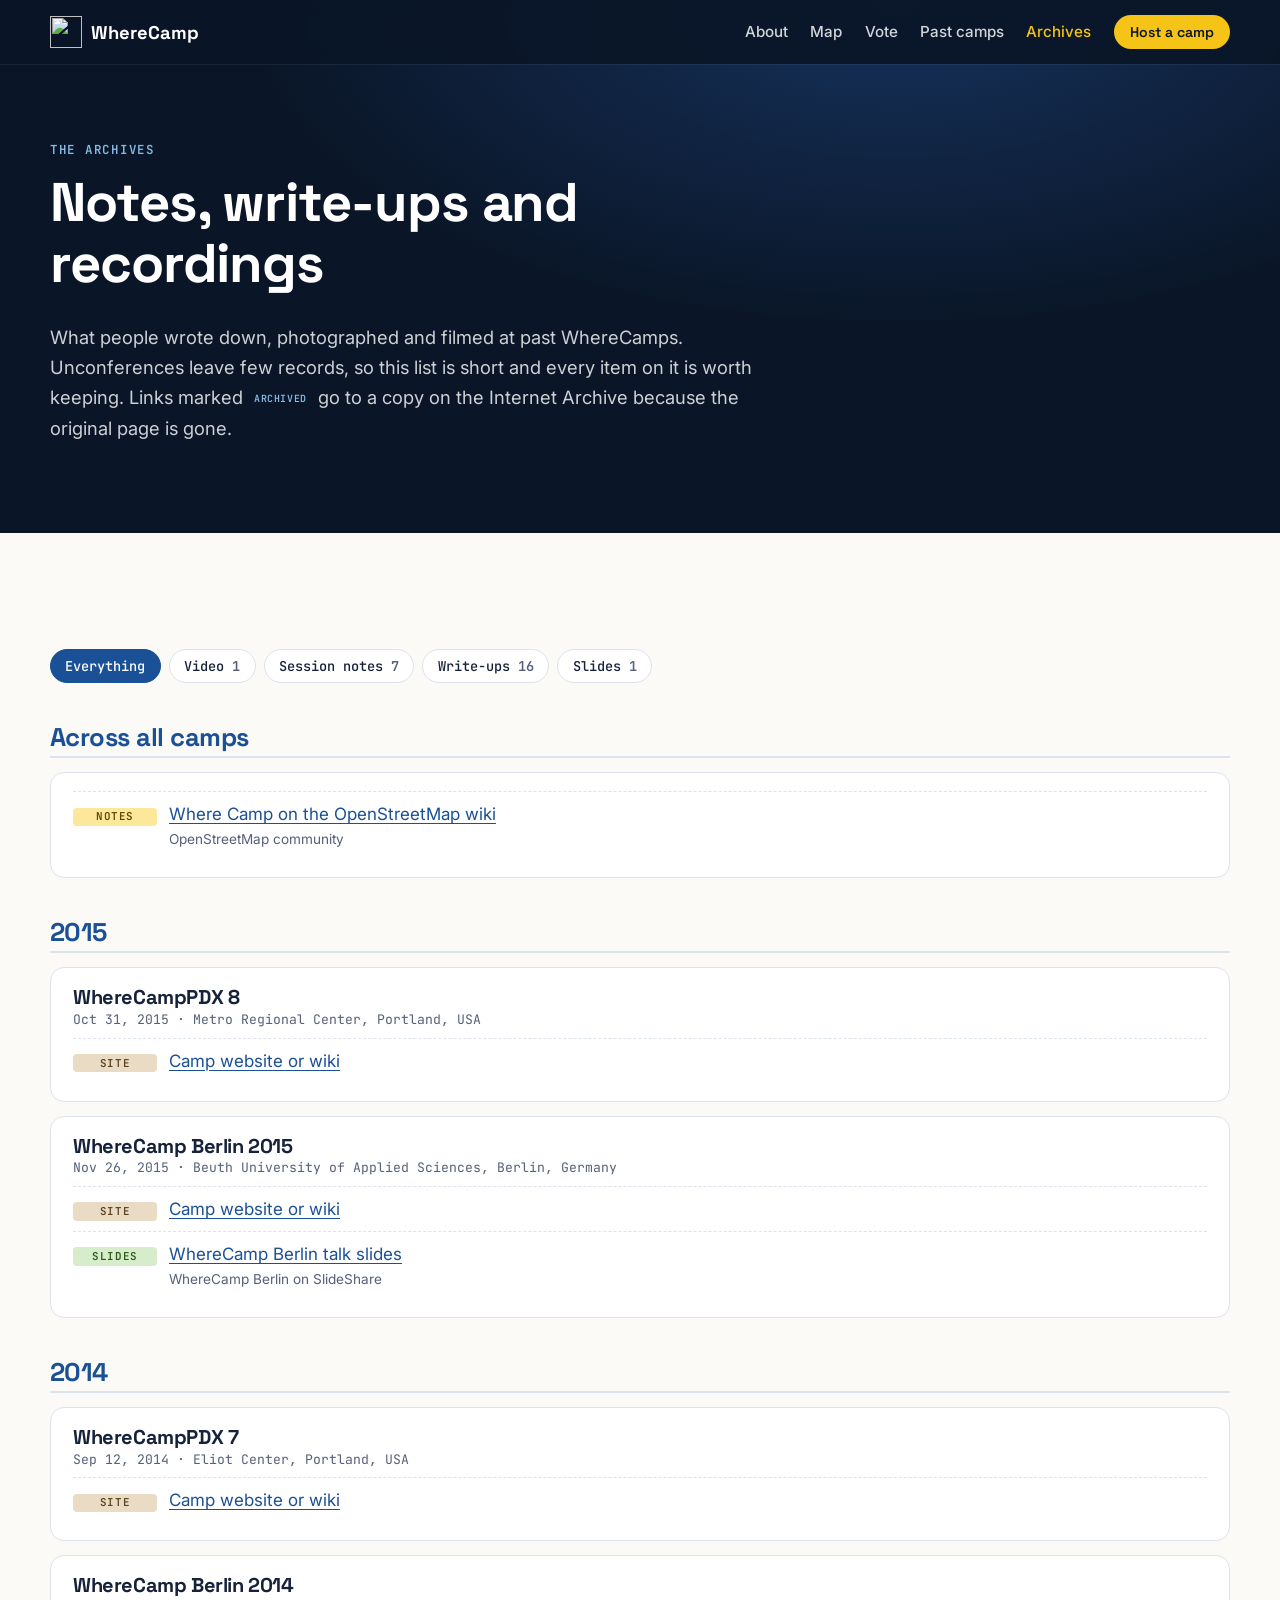
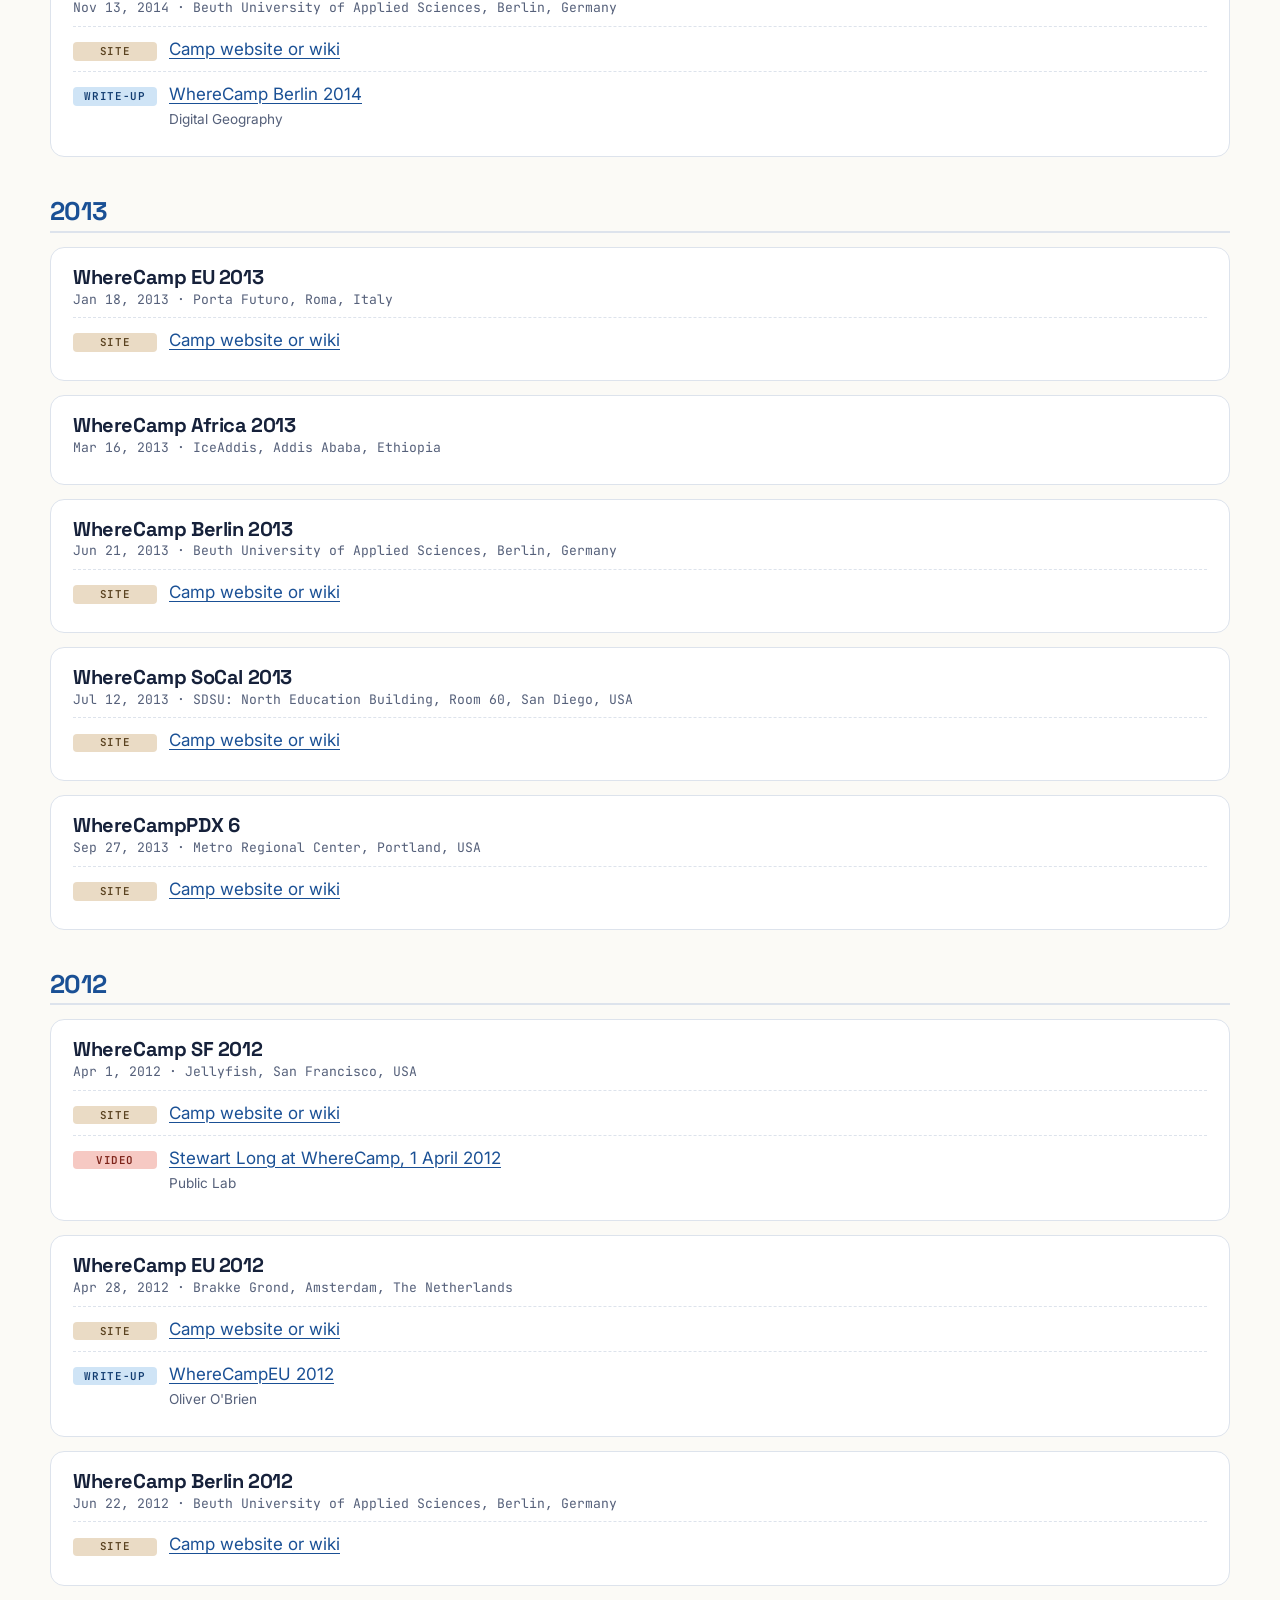
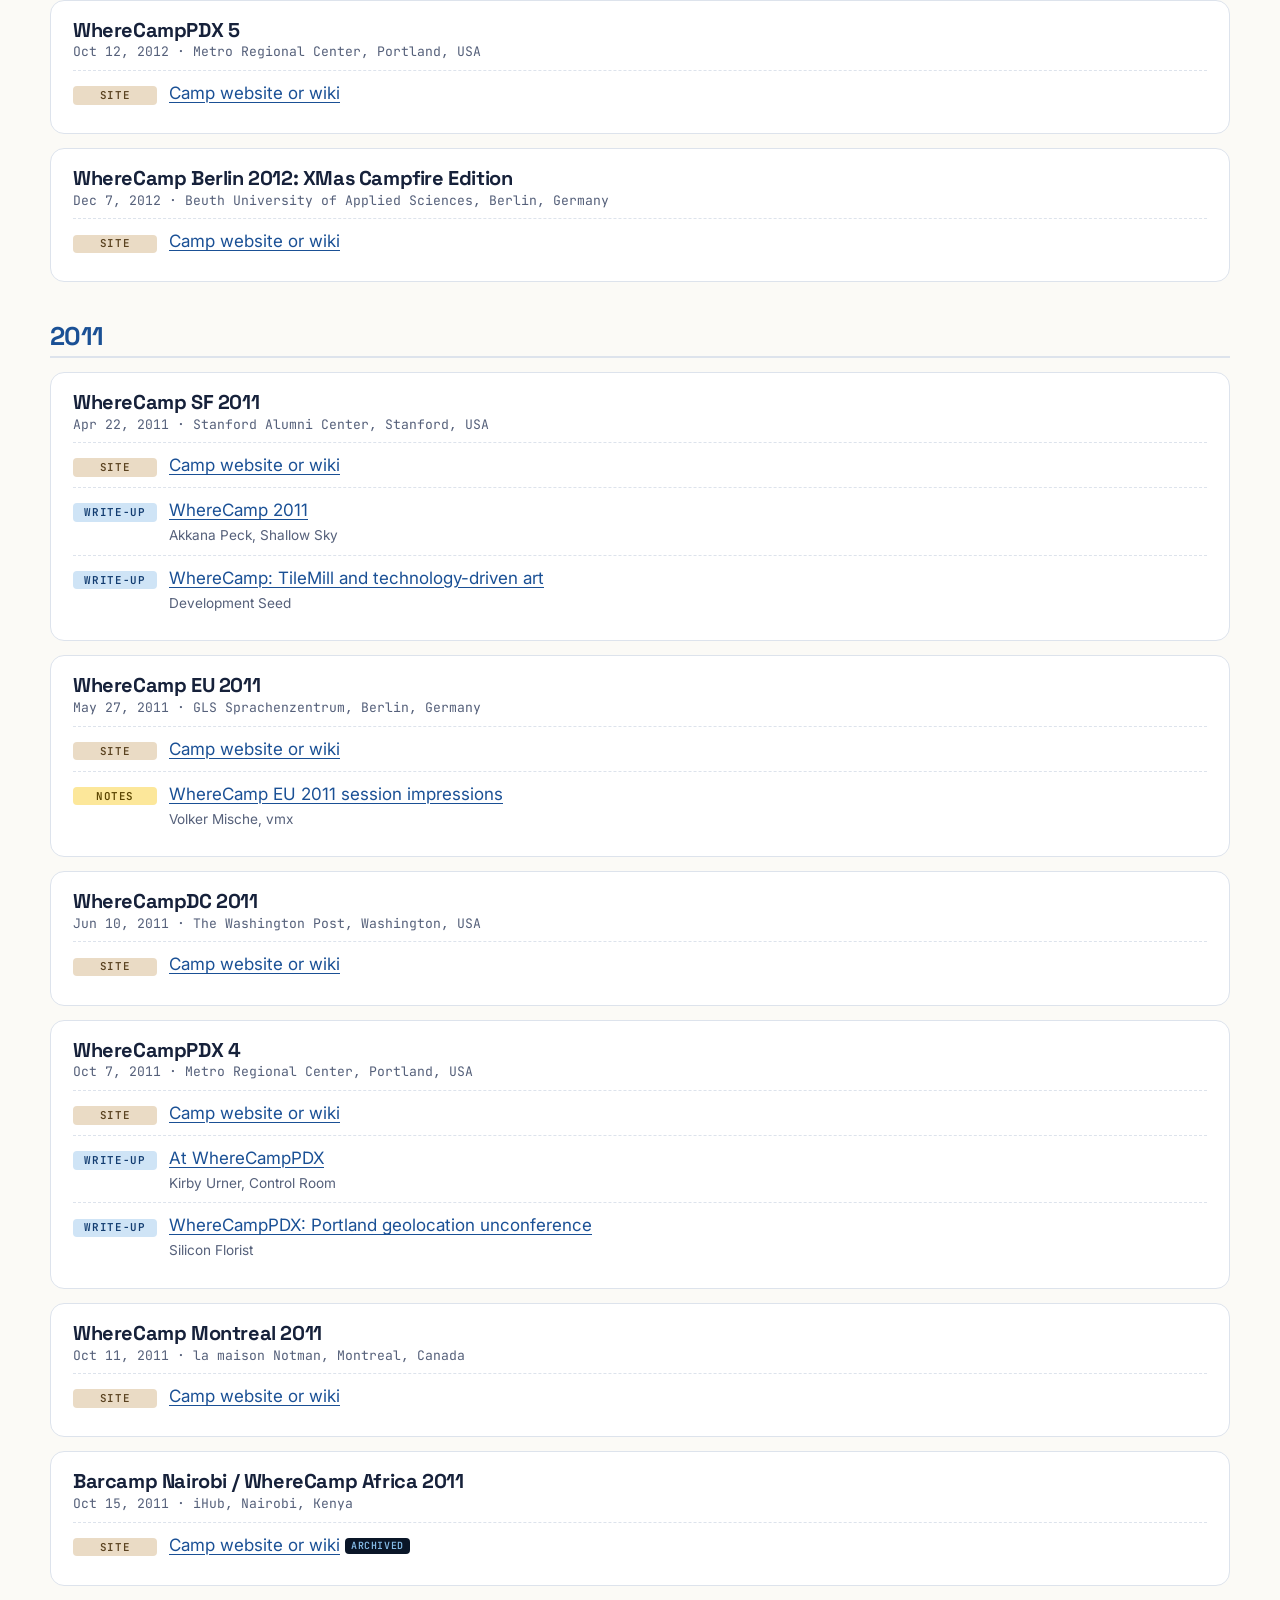
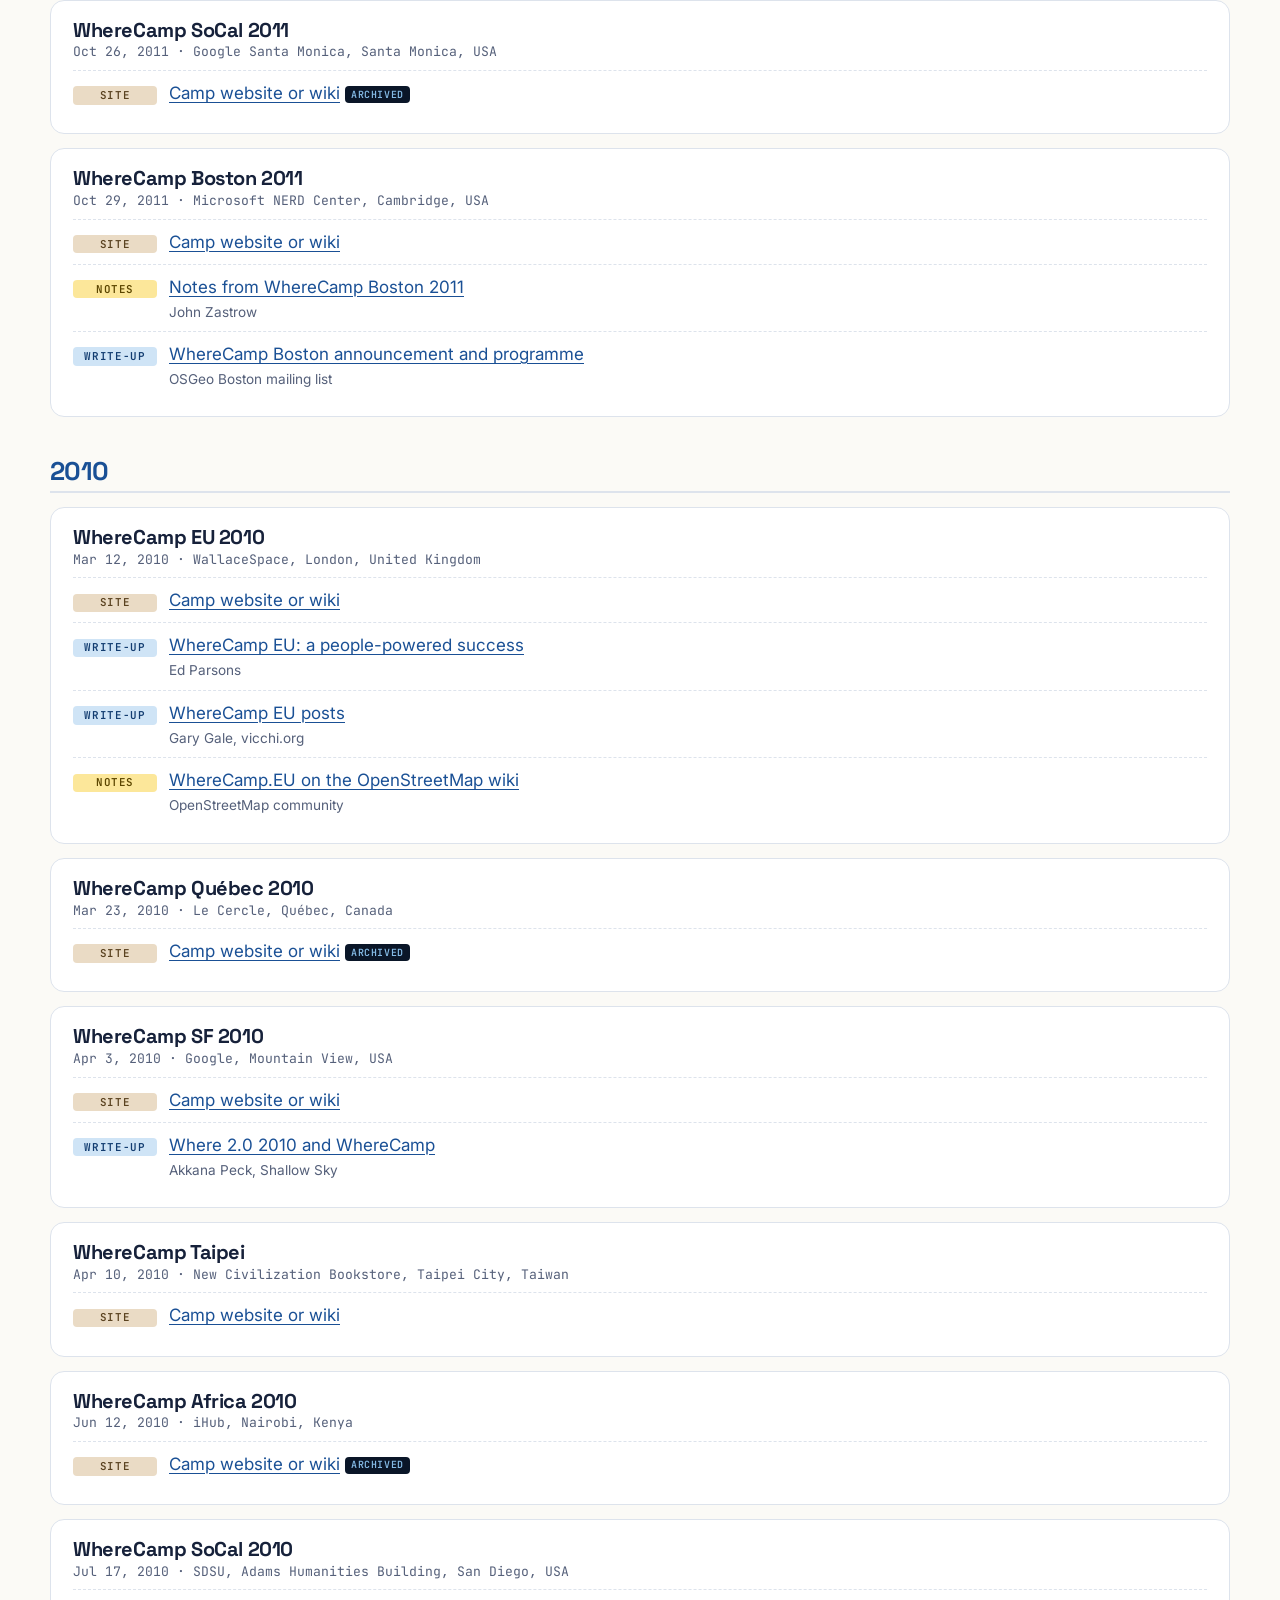
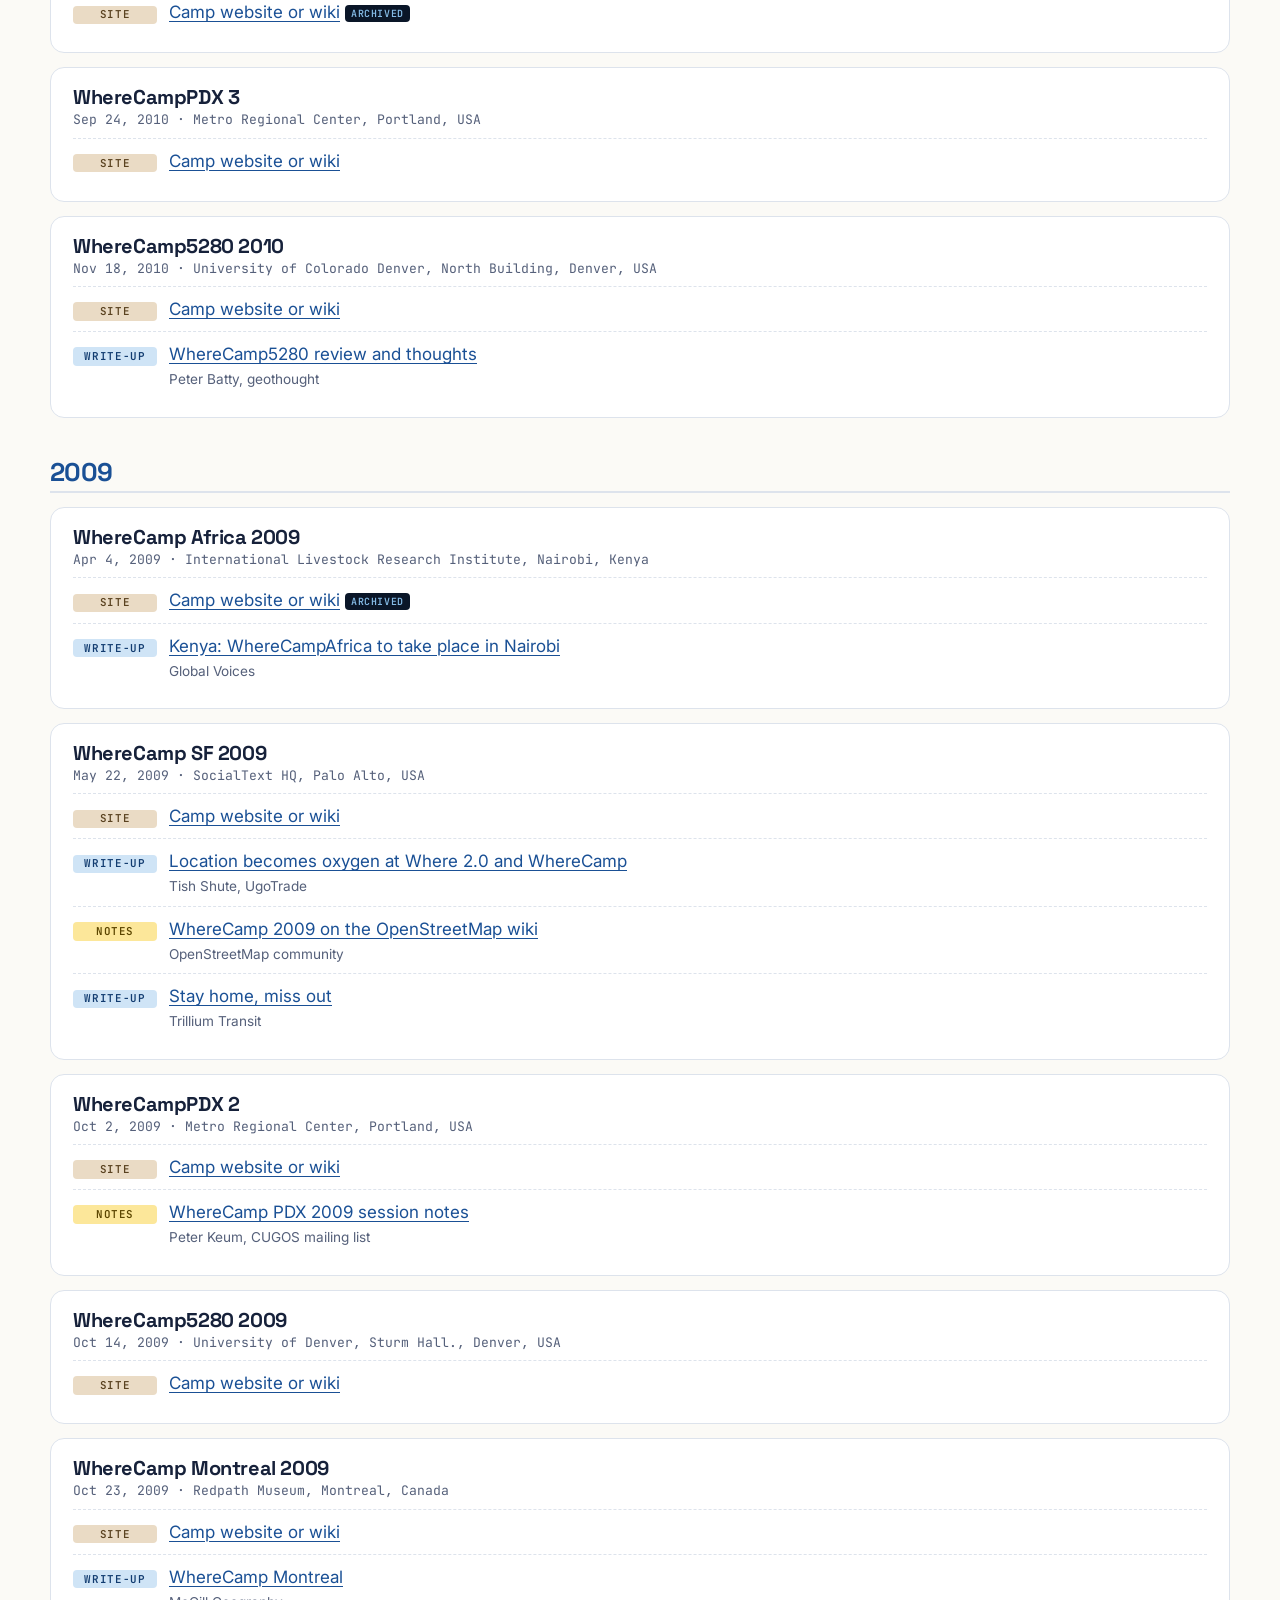
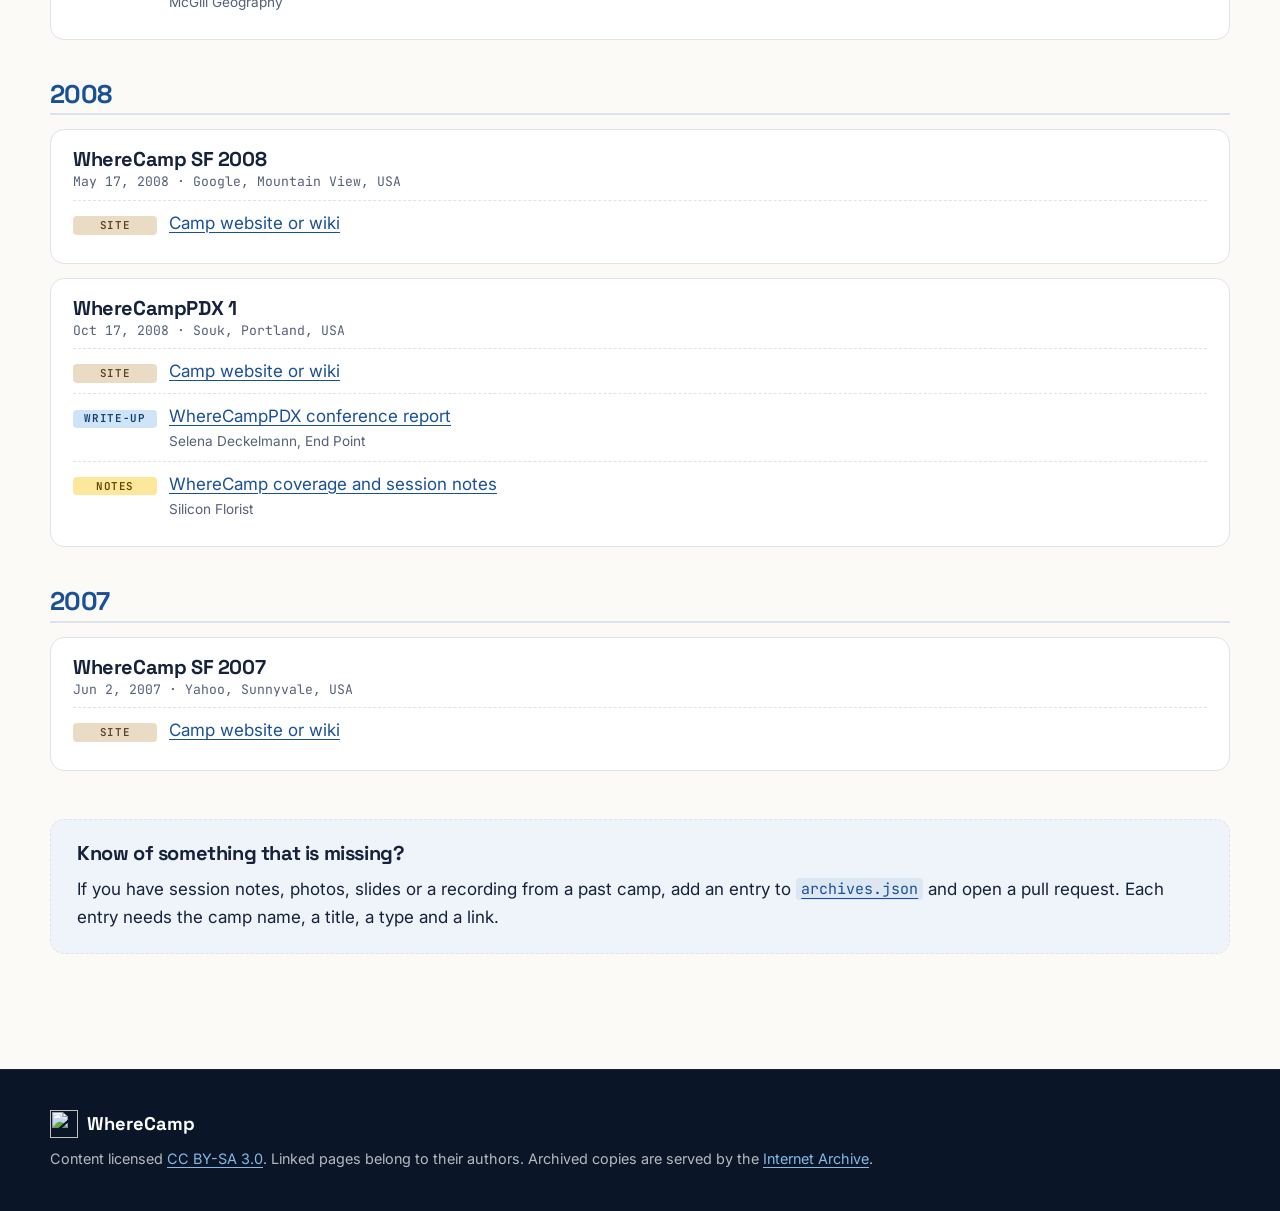
==== archives.html @ 4a5c7744 "Add archives page with notes, write-ups, slides and video Co-Authored-By: Claude Fable 5.2 <noreply@" ====
<!doctype html>
<html lang="en">
<head>
  <meta charset="utf-8">
  <meta name="viewport" content="width=device-width, initial-scale=1">
  <title>WhereCamp Archives</title>
  <meta name="description" content="Session notes, write-ups, slides and video from WhereCamps held between 2007 and 2015.">
  <meta name="theme-color" content="#0A1628">
  <link rel="icon" type="image/svg+xml" href="wherecamplogo.svg">
  <link rel="preconnect" href="https://fonts.googleapis.com">
  <link rel="preconnect" href="https://fonts.gstatic.com" crossorigin>
  <link href="https://fonts.googleapis.com/css2?family=Inter:wght@400;500;600&family=JetBrains+Mono:wght@400;600&family=Space+Grotesk:wght@500;600;700&display=swap" rel="stylesheet">
  <link rel="stylesheet" href="styles.css">
</head>
<body>
  <a class="skip" href="#main">Skip to content</a>

  <header class="nav scrolled" id="top-nav">
    <div class="nav__inner">
      <a class="brand" href="./" aria-label="WhereCamp home">
        <img src="wherecamplogo.svg" alt="" width="32" height="32">
        <span>WhereCamp</span>
      </a>
      <button class="nav__toggle" aria-expanded="false" aria-controls="nav-links">
        <span class="visually-hidden">Menu</span><span aria-hidden="true">☰</span>
      </button>
      <nav id="nav-links" class="nav__links" aria-label="Sections">
        <a href="./#about">About</a>
        <a href="./#map">Map</a>
        <a href="./#proposals">Vote</a>
        <a href="./#camps">Past camps</a>
        <a href="archives.html" class="active" aria-current="page">Archives</a>
        <a class="btn btn--small btn--yellow" href="./#host">Host a camp</a>
      </nav>
    </div>
  </header>

  <main id="main">
    <section class="page-head">
      <div class="wrap">
        <p class="eyebrow">The archives</p>
        <h1>Notes, write-ups and recordings</h1>
        <p class="lede">What people wrote down, photographed and filmed at past WhereCamps. Unconferences leave few records, so this list is short and every item on it is worth keeping. Links marked <span class="tag tag--archive">archived</span> go to a copy on the Internet Archive because the original page is gone.</p>
      </div>
    </section>

    <section class="section section--light">
      <div class="wrap">
        <div class="filters" id="filters" role="group" aria-label="Filter by type"></div>
        <div id="archive-list" aria-live="polite">
          <noscript><p>Turn on JavaScript to see the archive, or browse <a href="archives.json">archives.json</a> and <a href="wherecamps.geojson">wherecamps.geojson</a> directly.</p></noscript>
        </div>
        <aside class="add-note">
          <h3>Know of something that is missing?</h3>
          <p>If you have session notes, photos, slides or a recording from a past camp, add an entry to <a href="https://github.com/wherecamp/wherecamp/blob/master/archives.json" target="_blank" rel="noopener"><code>archives.json</code></a> and open a pull request. Each entry needs the camp name, a title, a type and a link.</p>
        </aside>
      </div>
    </section>
  </main>

  <footer class="footer">
    <div class="wrap footer__inner">
      <div class="brand"><img src="wherecamplogo.svg" alt="" width="28" height="28"><span>WhereCamp</span></div>
      <p>Content licensed <a href="https://creativecommons.org/licenses/by-sa/3.0/" rel="license noopener" target="_blank">CC BY-SA 3.0</a>. Linked pages belong to their authors. Archived copies are served by the <a href="https://web.archive.org/" target="_blank" rel="noopener">Internet Archive</a>.</p>
    </div>
  </footer>

  <script src="archives.js"></script>
</body>
</html>
---- styles.css ----
/* WhereCamp: design tokens drawn from the logo palette */
:root {
  --navy: #1A5095;
  --sky: #84BAE5;
  --yellow: #F6C416;
  --coral: #DD6052;
  --green: #91C77C;
  --tan: #A17F4F;
  --deep: #0A1628;
  --deep-2: #12233D;
  --ink: #16213A;
  --muted: #55607A;
  --paper: #FBFAF6;
  --tint: #EEF4FA;
  --line: #DDE3EC;

  --font-head: "Space Grotesk", system-ui, sans-serif;
  --font-body: "Inter", system-ui, sans-serif;
  --font-mono: "JetBrains Mono", ui-monospace, "SFMono-Regular", Menlo, monospace;

  --radius: 14px;
  --nav-h: 64px;
  --wrap: 1180px;
  --shadow: 0 1px 2px rgb(10 22 40 / .06), 0 8px 24px rgb(10 22 40 / .08);
}

*, *::before, *::after { box-sizing: border-box; }
html { scroll-behavior: smooth; scroll-padding-top: var(--nav-h); }
body {
  margin: 0;
  font: 400 1.0625rem/1.65 var(--font-body);
  color: var(--ink);
  background: var(--paper);
  -webkit-font-smoothing: antialiased;
}
img { max-width: 100%; display: block; }
a { color: var(--navy); text-underline-offset: 3px; }
a:hover { color: var(--coral); }
code { font-family: var(--font-mono); font-size: .88em; background: rgb(26 80 149 / .08); padding: .1em .35em; border-radius: 4px; }
h1, h2, h3 { font-family: var(--font-head); line-height: 1.12; letter-spacing: -.02em; margin: 0 0 .5em; }
h2 { font-size: clamp(1.9rem, 3.6vw, 2.8rem); max-width: 22ch; }
h3 { font-size: 1.25rem; }
em { font-style: normal; color: var(--navy); }
:focus-visible { outline: 3px solid var(--yellow); outline-offset: 2px; border-radius: 4px; }

.wrap { width: min(var(--wrap), 100% - 32px); margin-inline: auto; }
.visually-hidden { position: absolute !important; width: 1px; height: 1px; overflow: hidden; clip: rect(0 0 0 0); white-space: nowrap; }
.skip { position: absolute; left: -999px; top: 8px; z-index: 100; background: var(--yellow); color: var(--deep); padding: 8px 14px; border-radius: 8px; }
.skip:focus { left: 8px; }
.small { font-size: .92rem; }
.lede { font-size: 1.15rem; color: var(--muted); max-width: 62ch; }

.eyebrow {
  font: 600 .78rem/1 var(--font-mono);
  text-transform: uppercase; letter-spacing: .14em;
  color: var(--sky); margin: 0 0 1rem;
}
.eyebrow--dark { color: var(--navy); }

/* Buttons */
.btn {
  display: inline-flex; align-items: center; gap: .4em;
  font: 600 1rem/1 var(--font-head);
  padding: .85em 1.3em; border-radius: 999px;
  background: var(--navy); color: #fff; text-decoration: none;
  border: 2px solid transparent; cursor: pointer;
  transition: transform .15s ease, background .15s ease, color .15s ease;
}
.btn:hover { transform: translateY(-1px); color: #fff; background: #154379; }
.btn--yellow { background: var(--yellow); color: var(--deep); }
.btn--yellow:hover { background: #ffd43a; color: var(--deep); }
.btn--ghost { background: transparent; color: #fff; border-color: rgb(255 255 255 / .45); }
.btn--ghost:hover { background: rgb(255 255 255 / .1); border-color: #fff; }
.btn--small { font-size: .88rem; padding: .6em 1em; }

/* Nav */
.nav {
  position: fixed; inset: 0 0 auto; z-index: 50; height: var(--nav-h);
  transition: background .25s ease, box-shadow .25s ease;
}
.nav.scrolled { background: rgb(10 22 40 / .92); backdrop-filter: blur(10px); box-shadow: 0 1px 0 rgb(255 255 255 / .06); }
.nav__inner { height: 100%; display: flex; align-items: center; justify-content: space-between; width: min(var(--wrap), 100% - 32px); margin-inline: auto; }
.brand { display: inline-flex; align-items: center; gap: .55rem; color: #fff; text-decoration: none; font: 700 1.15rem var(--font-head); }
.brand:hover { color: #fff; }
.nav__links { display: flex; align-items: center; gap: 1.4rem; }
.nav__links a:not(.btn) { color: rgb(255 255 255 / .82); text-decoration: none; font-weight: 500; font-size: .95rem; }
.nav__links a:not(.btn):hover, .nav__links a.active { color: var(--yellow); }
.nav__toggle { display: none; background: none; border: 0; color: #fff; font-size: 1.5rem; cursor: pointer; padding: 8px; }

@media (max-width: 820px) {
  .nav__toggle { display: block; }
  .nav__links {
    position: absolute; top: var(--nav-h); left: 0; right: 0;
    flex-direction: column; align-items: stretch; gap: 0;
    background: var(--deep); padding: 8px 16px 16px;
    display: none;
  }
  .nav__links.open { display: flex; }
  .nav__links a:not(.btn) { padding: 12px 4px; border-bottom: 1px solid rgb(255 255 255 / .08); }
  .nav__links .btn { margin-top: 12px; justify-content: center; }
  .nav { background: rgb(10 22 40 / .92); }
}

/* Hero */
.hero {
  position: relative; min-height: 100svh;
  display: grid; place-items: center;
  background: radial-gradient(1200px 600px at 70% 20%, #16325c 0%, var(--deep) 60%);
  color: #fff; overflow: hidden; text-align: center;
  padding: calc(var(--nav-h) + 40px) 16px 80px;
}
.hero__grid { position: absolute; inset: 0; width: 100%; height: 100%; }
.hero__content { position: relative; max-width: 860px; }
.hero__logo { margin: 0 auto 1.5rem; filter: drop-shadow(0 8px 30px rgb(132 186 229 / .35)); }
.hero h1 { font-size: clamp(2.5rem, 7vw, 5rem); margin-bottom: .35em; }
.hero h1 em { color: var(--yellow); }
.hero__lede { font-size: clamp(1.05rem, 2vw, 1.3rem); color: rgb(255 255 255 / .82); max-width: 60ch; margin: 0 auto 2rem; }
.hero__ctas { display: flex; flex-wrap: wrap; gap: .8rem; justify-content: center; }
.coords {
  margin: 2.5rem auto 0; display: inline-flex; flex-wrap: wrap; gap: .5rem .8rem; justify-content: center; align-items: center;
  font: 400 .9rem var(--font-mono); color: var(--sky);
  border: 1px solid rgb(132 186 229 / .3); border-radius: 999px; padding: .5rem 1.1rem;
  background: rgb(10 22 40 / .5);
}
.coords__label { color: rgb(255 255 255 / .55); }
.coords output { color: #fff; min-width: 20ch; }
.coords__place { color: var(--coral); font-weight: 600; }
.coords__place.away { color: var(--green); }
.hero__scroll { position: absolute; bottom: 24px; left: 50%; translate: -50% 0; color: rgb(255 255 255 / .6); text-decoration: none; font-size: 1.5rem; animation: bob 2s ease-in-out infinite; }
@keyframes bob { 50% { transform: translateY(6px); } }

/* Sections */
.section { padding: clamp(64px, 9vw, 120px) 0; position: relative; }
.section--light { background: var(--paper); }
.section--tint { background: var(--tint); }
.section--dark { background: var(--deep); color: #fff; }
.section--dark h2, .section--dark h3 { color: #fff; }
.section--dark em { color: var(--yellow); }
.section--dark .lede { color: rgb(255 255 255 / .75); }
.section--dark a:not(.btn) { color: var(--sky); }
.section--dark a:not(.btn):hover { color: var(--yellow); }
.topo { background-image: url("data:image/svg+xml,%3Csvg xmlns='http://www.w3.org/2000/svg' width='600' height='600' viewBox='0 0 600 600' fill='none' stroke='%231A5095' stroke-opacity='.07'%3E%3Cellipse cx='480' cy='120' rx='60' ry='40'/%3E%3Cellipse cx='480' cy='120' rx='110' ry='75'/%3E%3Cellipse cx='480' cy='120' rx='165' ry='115'/%3E%3Cellipse cx='480' cy='120' rx='225' ry='160'/%3E%3Cellipse cx='480' cy='120' rx='290' ry='210'/%3E%3Cellipse cx='90' cy='520' rx='50' ry='35'/%3E%3Cellipse cx='90' cy='520' rx='100' ry='70'/%3E%3Cellipse cx='90' cy='520' rx='160' ry='110'/%3E%3C/svg%3E"); background-repeat: repeat; }

.two-col { display: grid; grid-template-columns: 1.15fr 1fr; gap: clamp(32px, 6vw, 80px); align-items: start; }
.two-col > * { min-width: 0; }
@media (max-width: 900px) { .two-col { grid-template-columns: 1fr; } }

.topics { list-style: none; padding: 0; margin: 1.5rem 0 0; display: flex; flex-wrap: wrap; gap: .5rem; }
.topics li { font: 500 .85rem var(--font-mono); padding: .35rem .8rem; border-radius: 999px; background: #fff; border: 1px solid var(--line); }

/* Session board */
.board { background: #fff; border-radius: var(--radius); box-shadow: var(--shadow); padding: 18px; border: 1px solid var(--line); transform: rotate(.6deg); }
.board__head, .board__row { display: grid; grid-template-columns: 48px repeat(3, 1fr); gap: 10px; }
.board__head { font: 600 .75rem var(--font-mono); text-transform: uppercase; letter-spacing: .08em; color: var(--muted); margin-bottom: 10px; }
.board__head span:first-child { grid-column: 2; }
.board__row { margin-bottom: 10px; align-items: stretch; }
.board__row .t { font: 400 .75rem var(--font-mono); color: var(--muted); padding-top: 8px; }
.note { font: 500 .82rem/1.3 var(--font-head); padding: 10px; border-radius: 4px; min-height: 64px; box-shadow: 0 2px 4px rgb(0 0 0 / .08); }
.n1 { background: #FCE79A; transform: rotate(-1.5deg); }
.n2 { background: #CFE4F6; transform: rotate(1deg); }
.n3 { background: #D6ECCB; transform: rotate(-.5deg); }
.n4 { background: #F6C9C3; transform: rotate(1.4deg); }
.n5 { background: #EADBC5; transform: rotate(-1deg); }
.note.empty { background: transparent; border: 2px dashed var(--line); color: var(--muted); box-shadow: none; font-weight: 400; }

.stats { display: grid; grid-template-columns: repeat(4, 1fr); gap: 16px; margin-top: clamp(48px, 7vw, 80px); }
.stats div { background: #fff; border: 1px solid var(--line); border-radius: var(--radius); padding: 22px; text-align: center; }
.stats strong { display: block; font: 700 clamp(2rem, 4vw, 2.8rem)/1 var(--font-head); color: var(--navy); }
.stats span { font: 500 .8rem var(--font-mono); text-transform: uppercase; letter-spacing: .1em; color: var(--muted); }
@media (max-width: 640px) { .stats { grid-template-columns: repeat(2, 1fr); } }

/* Map */
.map-shell { margin-top: 32px; }
#map-canvas {
  height: min(68vh, 620px); min-height: 380px; border-radius: var(--radius); overflow: hidden;
  background: var(--deep-2); border: 1px solid rgb(255 255 255 / .1);
  cursor: crosshair;
}
#map-canvas .maplibregl-canvas-container.maplibregl-interactive { cursor: crosshair; }
.map-legend { display: flex; flex-wrap: wrap; gap: .6rem 1.4rem; margin-top: 14px; font: 400 .85rem var(--font-mono); color: rgb(255 255 255 / .75); }
.map-legend span { display: inline-flex; align-items: center; gap: .45rem; }
.dot { width: 12px; height: 12px; border-radius: 50%; display: inline-block; border: 2px solid #fff; }
.dot--past { background: var(--navy); }
.dot--upcoming { background: var(--green); }
.dot--proposed { background: var(--yellow); }
.dot--null { background: var(--coral); box-shadow: 0 0 0 3px rgb(221 96 82 / .35); }
.map-actions { display: flex; flex-wrap: wrap; gap: .6rem; margin-top: 14px; }
.map-fallback { color: var(--yellow); }

/* Null Island DOM marker */
.null-marker { width: 22px; height: 22px; position: relative; cursor: pointer; border: 0; padding: 0; background: none; }
.null-marker::before, .null-marker::after { content: ""; position: absolute; inset: 0; border-radius: 50%; }
.null-marker::before { background: var(--coral); border: 3px solid #fff; box-shadow: 0 2px 8px rgb(0 0 0 / .35); }
.null-marker::after { border: 2px solid var(--coral); animation: ping 2s ease-out infinite; }
@keyframes ping { from { transform: scale(1); opacity: .9; } to { transform: scale(3.2); opacity: 0; } }

/* Popups */
.maplibregl-popup-content { font: 400 .92rem/1.5 var(--font-body); color: var(--ink); border-radius: 12px; padding: 16px 18px 14px; box-shadow: var(--shadow); max-width: 320px; }
.maplibregl-popup-content h4 { font: 700 1.05rem/1.2 var(--font-head); margin: 0 0 .35rem; }
.maplibregl-popup-content p { margin: .3rem 0; }
.maplibregl-popup-content ul { margin: .4rem 0 0; padding: 0; list-style: none; max-height: 200px; overflow: auto; }
.maplibregl-popup-content li { padding: .3rem 0; border-top: 1px solid var(--line); font-size: .86rem; }
.maplibregl-popup-content .meta { font: 400 .78rem var(--font-mono); color: var(--muted); }
.maplibregl-popup-content .pbtn { display: inline-block; margin-top: .6rem; background: var(--yellow); color: var(--deep); font: 600 .88rem var(--font-head); padding: .5em .9em; border-radius: 999px; text-decoration: none; }
.maplibregl-popup-content .pbtn:hover { background: #ffd43a; color: var(--deep); }
.maplibregl-popup-close-button { font-size: 1.2rem; padding: 2px 8px; }

/* Proposals */
.leaderboard { list-style: none; padding: 0; margin: 28px 0 16px; display: grid; gap: 10px; counter-reset: rank; }
.leaderboard li { display: grid; grid-template-columns: 44px 1fr auto; gap: 14px; align-items: center; background: #fff; border: 1px solid var(--line); border-radius: var(--radius); padding: 14px 18px; counter-increment: rank; }
.leaderboard li::before { content: counter(rank); font: 700 1.3rem var(--font-head); color: var(--navy); text-align: center; }
.leaderboard li.leaderboard__empty { display: block; color: var(--muted); }
.leaderboard li.leaderboard__empty::before { content: none; }
.leaderboard .title { font: 600 1.05rem var(--font-head); }
.leaderboard .title a { color: var(--ink); text-decoration: none; }
.leaderboard .title a:hover { color: var(--navy); text-decoration: underline; }
.leaderboard .sub { font: 400 .8rem var(--font-mono); color: var(--muted); }
.leaderboard .sub .washed { color: var(--coral); }
.votes { font: 700 1rem var(--font-head); background: rgb(246 196 22 / .2); color: #7a5d00; border-radius: 999px; padding: .35em .8em; white-space: nowrap; text-decoration: none; }
a.votes:hover { background: var(--yellow); color: var(--deep); }

/* Cards */
.cards { list-style: none; padding: 0; display: grid; grid-template-columns: repeat(auto-fill, minmax(260px, 1fr)); gap: 14px; }
.series-grid { display: grid; grid-template-columns: repeat(auto-fill, minmax(300px, 1fr)); gap: 18px; margin-top: 36px; align-items: start; }
.series {
  background: #fff; border-radius: var(--radius); padding: 22px; border: 1px solid var(--line);
  border-top: 5px solid var(--accent, var(--navy));
  transition: transform .18s ease, box-shadow .18s ease;
}
.series:hover { transform: translateY(-3px); box-shadow: var(--shadow); }
.series h3 { display: flex; align-items: baseline; justify-content: space-between; gap: .5rem; margin-bottom: .2rem; }
.series h3 small { font: 500 .78rem var(--font-mono); color: var(--muted); letter-spacing: 0; white-space: nowrap; }
.series .where { font: 400 .82rem var(--font-mono); color: var(--muted); margin: 0 0 .8rem; }
.series ul { list-style: none; padding: 0; margin: 0; }
.series li { display: flex; justify-content: space-between; gap: .8rem; padding: .45rem 0; border-top: 1px dashed var(--line); font-size: .92rem; }
.series li span { color: var(--muted); font-size: .85rem; text-align: right; }
.series .zoom { margin-top: .8rem; background: none; border: 0; padding: 0; font: 600 .85rem var(--font-head); color: var(--navy); cursor: pointer; }
.series .zoom:hover { color: var(--coral); }
.series--upcoming { border-top-color: var(--green); }

/* Timeline */
.timeline { list-style: none; padding: 0; margin: 40px 0 0; position: relative; }
.timeline::before { content: ""; position: absolute; left: 82px; top: 6px; bottom: 6px; width: 2px; background: linear-gradient(var(--sky), var(--yellow)); opacity: .5; }
.timeline li { display: grid; grid-template-columns: 70px 1fr; gap: 36px; padding: 10px 0; position: relative; }
.timeline li::after { content: ""; position: absolute; left: 77px; top: 18px; width: 12px; height: 12px; border-radius: 50%; background: var(--deep); border: 2px solid var(--sky); }
.timeline li.camp::after { background: var(--navy); border-color: #fff; }
.timeline li.next::after { background: var(--yellow); border-color: var(--yellow); box-shadow: 0 0 0 6px rgb(246 196 22 / .2); }
.timeline b { font: 700 1.05rem var(--font-head); color: var(--sky); text-align: right; padding-top: 2px; }
.timeline li.next b { color: var(--yellow); }
.timeline span { color: rgb(255 255 255 / .82); max-width: 70ch; }
.timeline li.ctx span { color: rgb(255 255 255 / .6); }
@media (max-width: 520px) {
  .timeline::before { left: 62px; }
  .timeline li { grid-template-columns: 52px 1fr; gap: 28px; }
  .timeline li::after { left: 57px; }
  .timeline b { font-size: .95rem; }
}

.null-callout {
  margin-top: 56px; display: grid; grid-template-columns: auto 1fr; gap: 28px; align-items: center;
  border: 1px dashed rgb(221 96 82 / .6); border-radius: var(--radius); padding: 28px;
  background: rgb(221 96 82 / .06);
}
.null-callout__badge { width: 110px; height: 110px; border-radius: 50%; display: grid; place-items: center; background: var(--coral); color: #fff; font: 700 1.2rem var(--font-mono); box-shadow: 0 0 0 10px rgb(221 96 82 / .15); }
.null-callout p { margin: 0; color: rgb(255 255 255 / .82); }
.null-callout code { background: rgb(255 255 255 / .1); color: #fff; }
@media (max-width: 640px) { .null-callout { grid-template-columns: 1fr; } .null-callout__badge { width: 80px; height: 80px; font-size: 1rem; } }

/* Host */
.checklist { padding-left: 1.2rem; }
.checklist li { margin-bottom: .7rem; }
.steps { background: #fff; border: 1px solid var(--line); border-radius: var(--radius); padding: 28px; box-shadow: var(--shadow); }
.steps ol { padding-left: 1.2rem; }
.steps li { margin-bottom: .6rem; }
.snippet { background: var(--deep); color: #d6e6f5; border-radius: 10px; padding: 16px; overflow-x: auto; font-size: .8rem; line-height: 1.5; margin: 1.2rem 0 1.4rem; }
.snippet code { background: none; padding: 0; color: inherit; }

/* Footer */
.footer { background: var(--deep); color: rgb(255 255 255 / .7); padding: 40px 0; font-size: .9rem; border-top: 1px solid rgb(255 255 255 / .06); }
.footer__inner { display: grid; gap: .6rem; }
.footer a { color: var(--sky); }
.footer p { margin: 0; }
.footer__joke { font-family: var(--font-mono); color: var(--coral); font-size: .82rem; }

@media (prefers-reduced-motion: reduce) {
  html { scroll-behavior: auto; }
  *, *::before, *::after { animation: none !important; transition: none !important; }
}

/* Archives page */
.page-head { background: radial-gradient(1000px 500px at 70% 0%, #16325c 0%, var(--deep) 65%); color: #fff; padding: calc(var(--nav-h) + clamp(40px, 7vw, 80px)) 0 clamp(40px, 6vw, 72px); }
.page-head h1 { font-size: clamp(2.1rem, 5vw, 3.4rem); max-width: 20ch; }
.page-head .lede { color: rgb(255 255 255 / .8); }
.filters { display: flex; flex-wrap: wrap; gap: .5rem; margin-bottom: 8px; }
.chip { font: 500 .85rem var(--font-mono); padding: .45rem .9rem; border-radius: 999px; background: #fff; border: 1px solid var(--line); color: var(--ink); cursor: pointer; }
.chip b { color: var(--muted); font-weight: 600; }
.chip:hover { border-color: var(--navy); }
.chip[aria-pressed="true"] { background: var(--navy); border-color: var(--navy); color: #fff; }
.chip[aria-pressed="true"] b { color: var(--sky); }
.year-block { margin-top: 40px; }
.year-block h2 { font-size: 1.6rem; color: var(--navy); border-bottom: 2px solid var(--line); padding-bottom: .3rem; max-width: none; }
.camp-archive { background: #fff; border: 1px solid var(--line); border-radius: var(--radius); padding: 18px 22px; margin-top: 14px; }
.camp-archive h3 { margin-bottom: .15rem; }
.camp-archive .where { font: 400 .82rem var(--font-mono); color: var(--muted); margin: 0 0 .6rem; }
.archive-items { list-style: none; padding: 0; margin: 0; }
.archive-items li { display: grid; grid-template-columns: 84px 1fr; gap: 12px; align-items: baseline; padding: .5rem 0; border-top: 1px dashed var(--line); }
.archive-items li > div { min-width: 0; overflow-wrap: anywhere; }
.archive-items .by { display: block; font-size: .85rem; color: var(--muted); }
.tag { display: inline-block; font: 600 .68rem/1 var(--font-mono); text-transform: uppercase; letter-spacing: .06em; padding: .35em .6em; border-radius: 4px; background: var(--tint); color: var(--navy); text-align: center; white-space: nowrap; }
.tag--video { background: #F6C9C3; color: #7d241a; }
.tag--notes { background: #FCE79A; color: #5c4600; }
.tag--write-up { background: #CFE4F6; color: #123c70; }
.tag--slides { background: #D6ECCB; color: #2c5a17; }
.tag--site { background: #EADBC5; color: #5a4220; }
.tag--archive { background: var(--deep); color: var(--sky); font-size: .62rem; vertical-align: middle; }
.add-note { margin-top: 48px; border: 1px dashed var(--line); border-radius: var(--radius); padding: 22px 26px; background: var(--tint); }
.add-note p { margin: 0; }
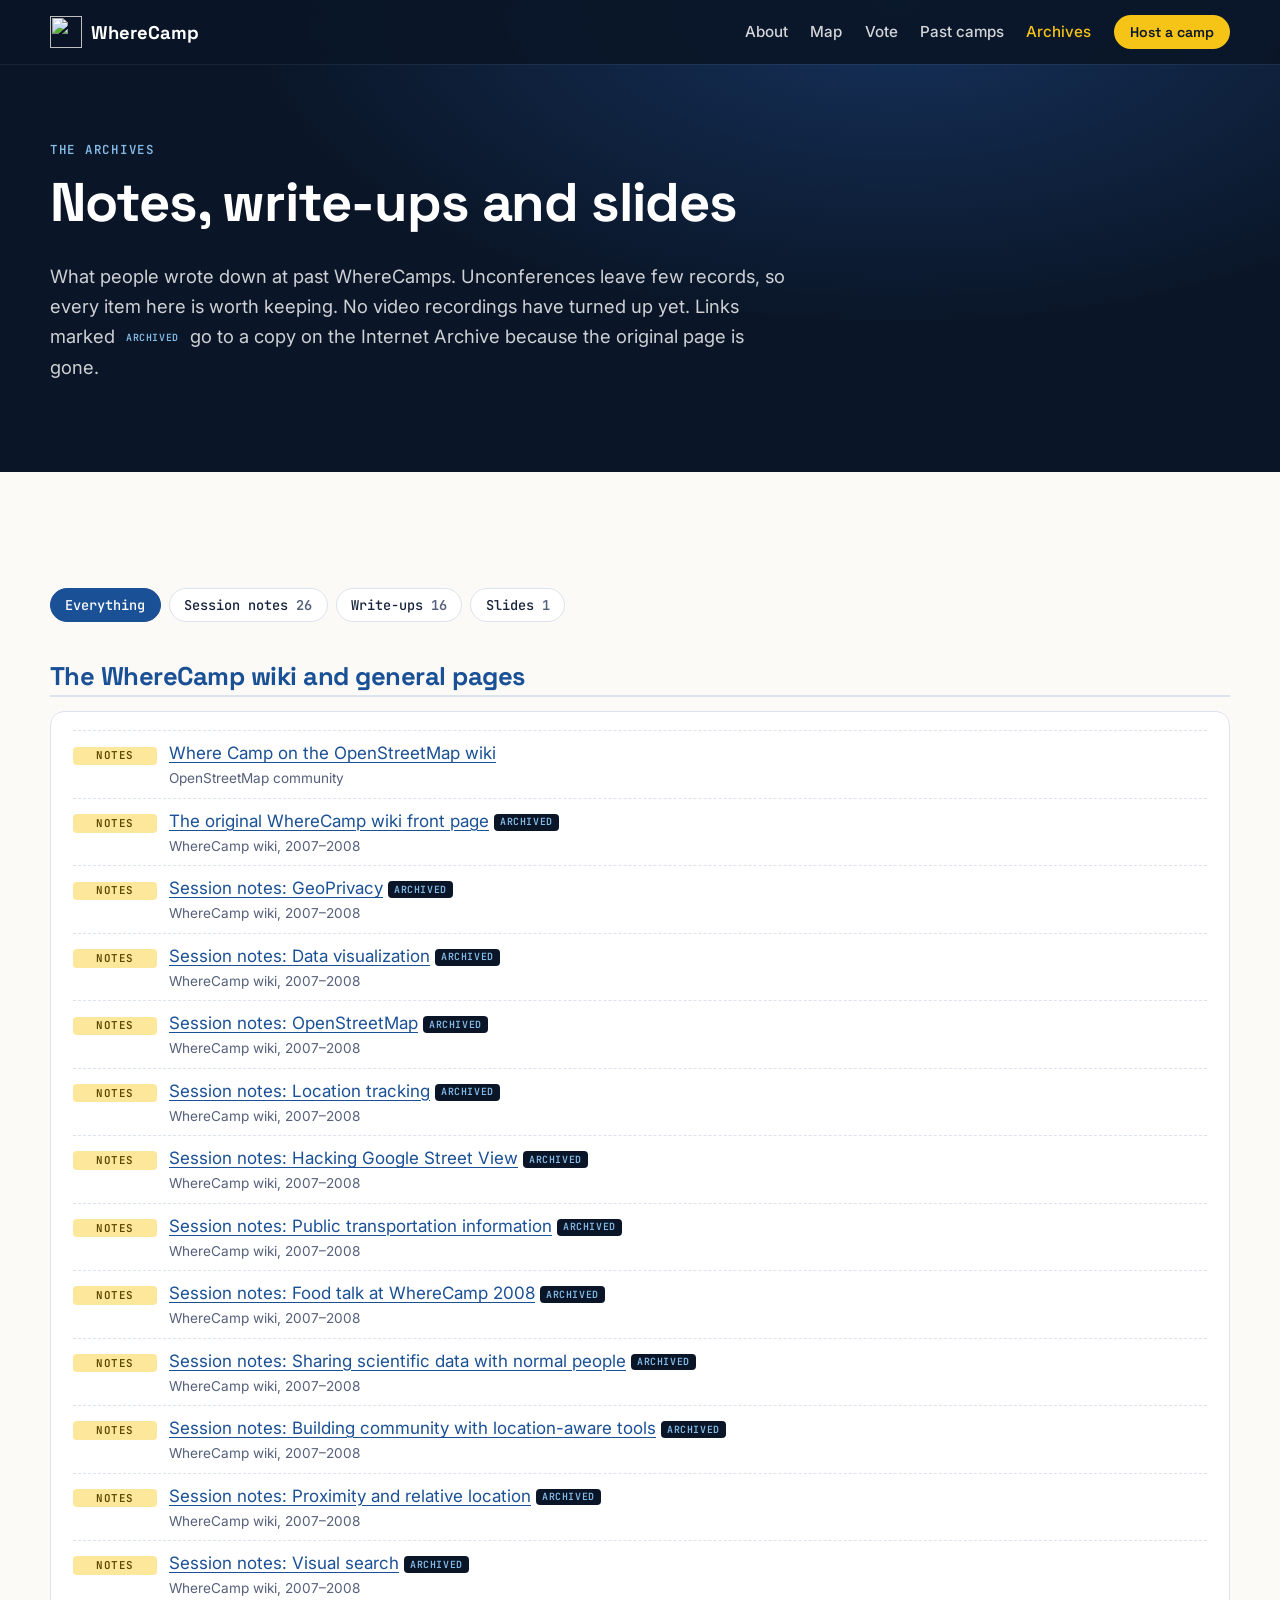
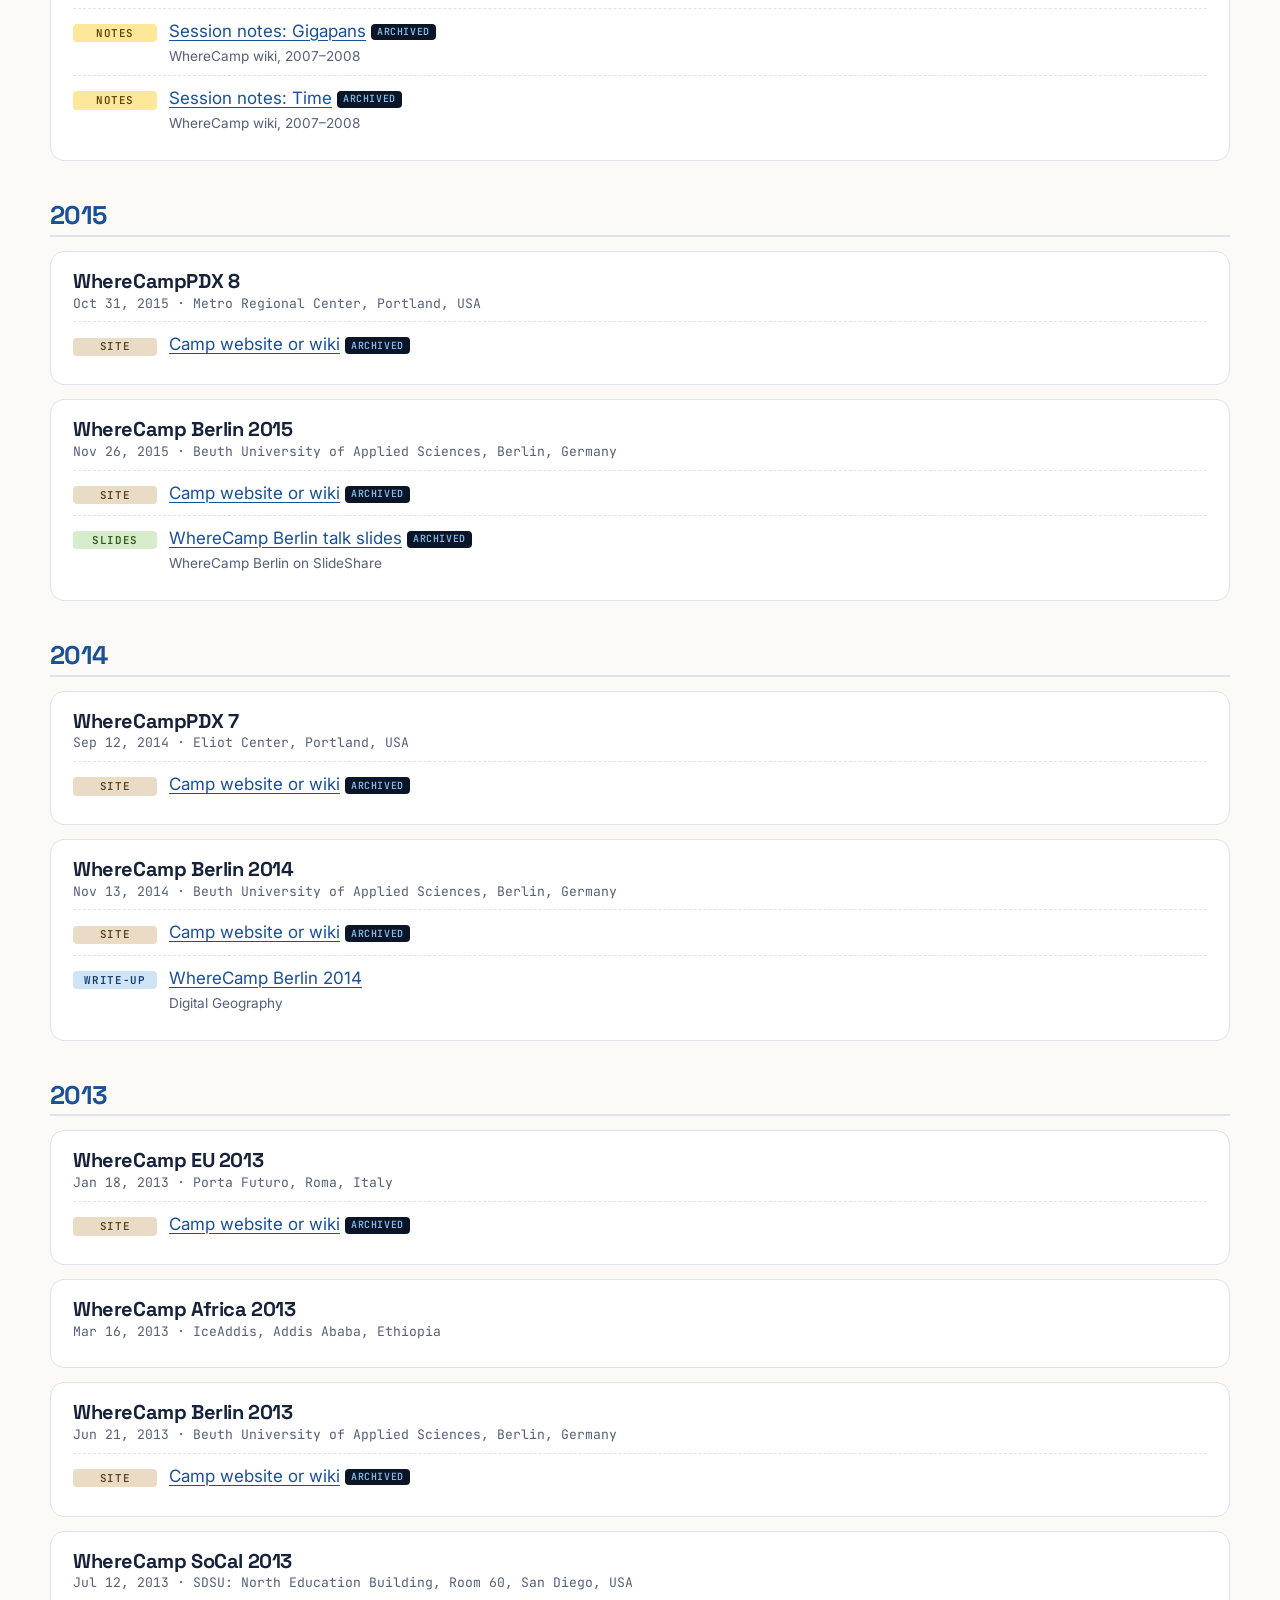
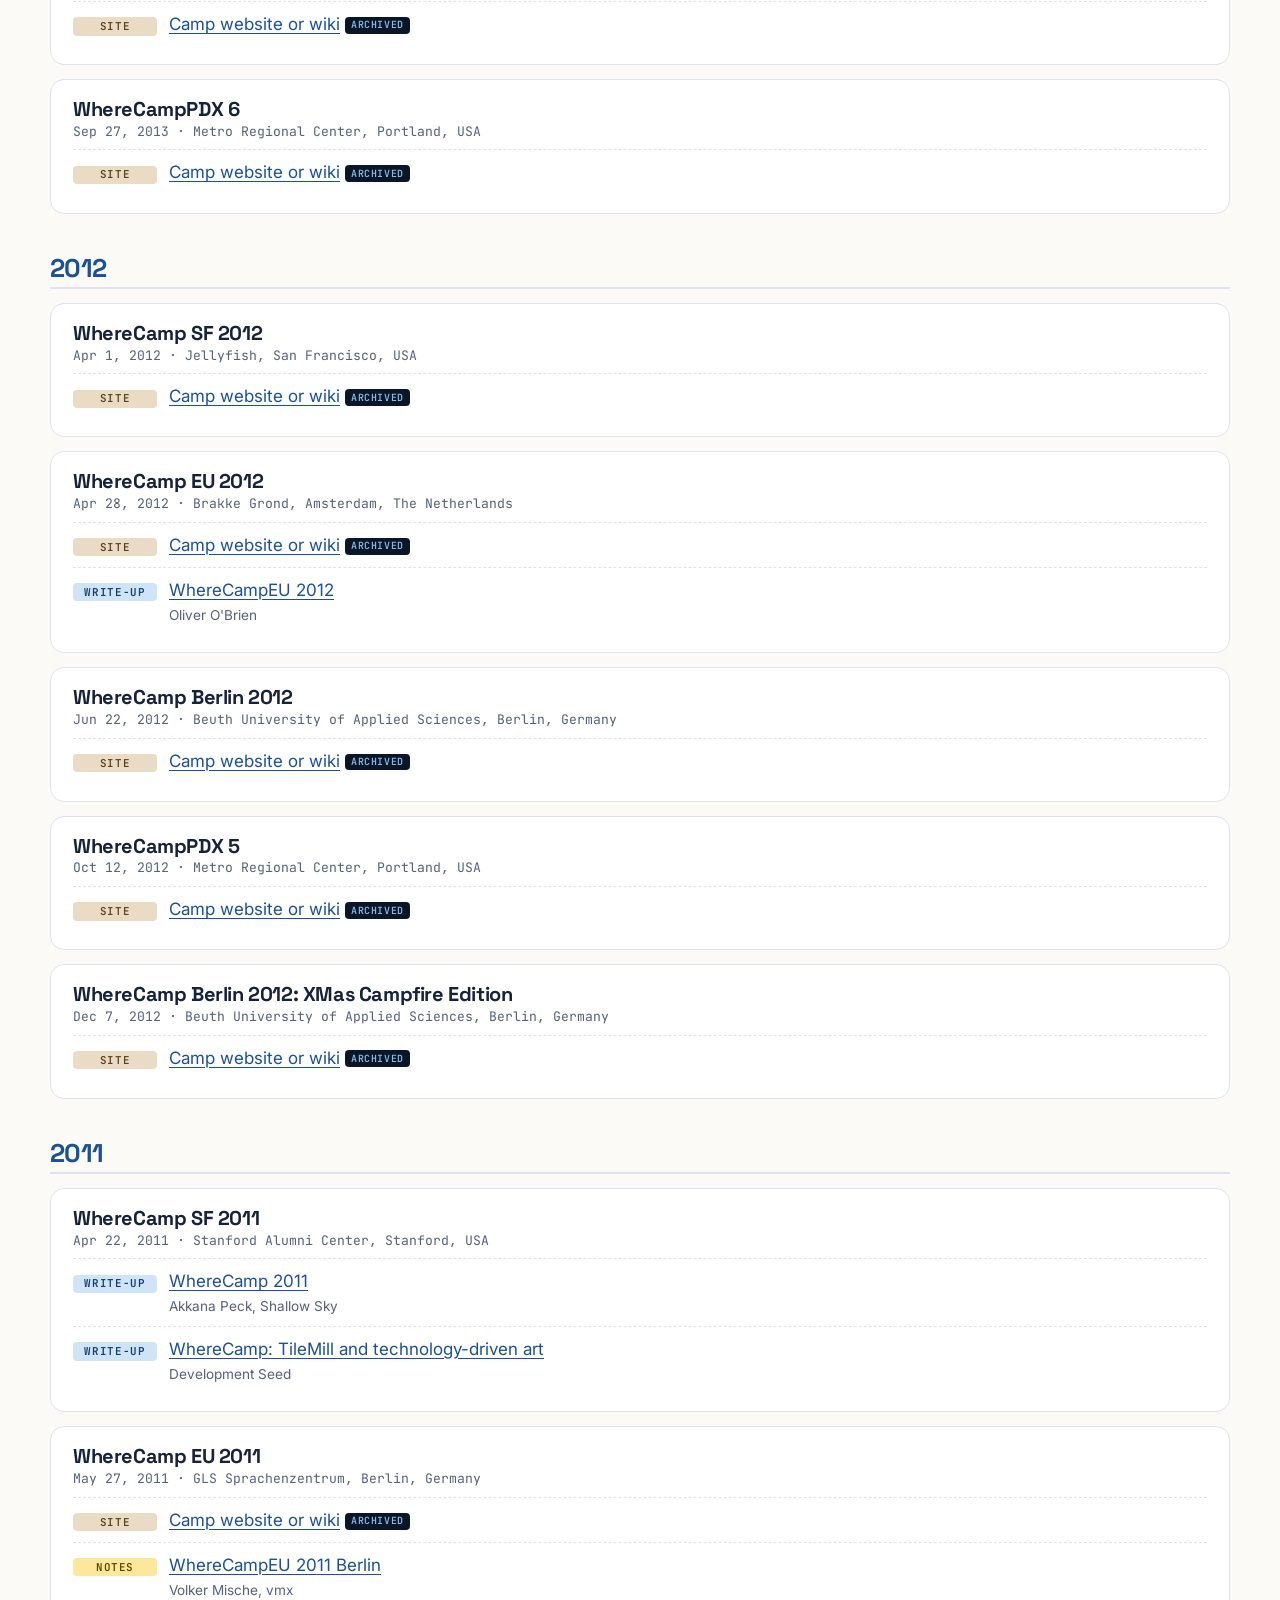
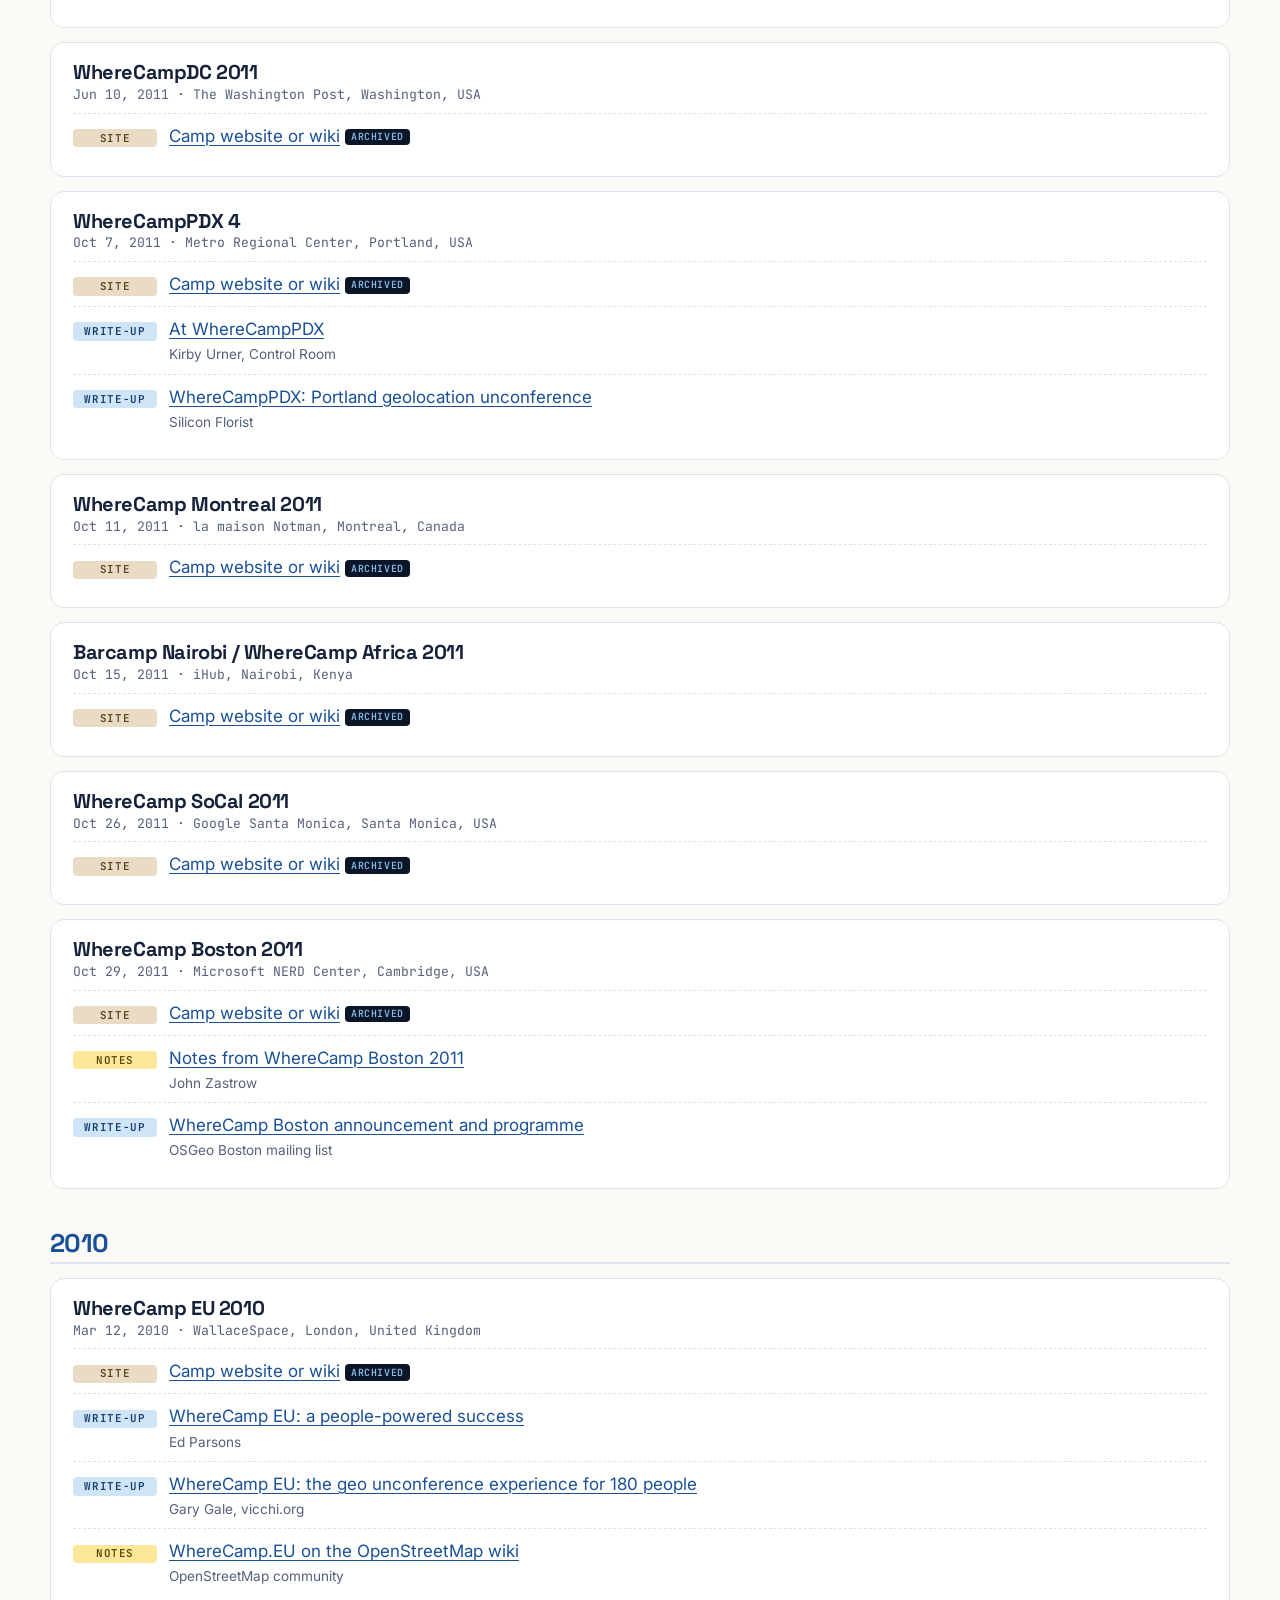
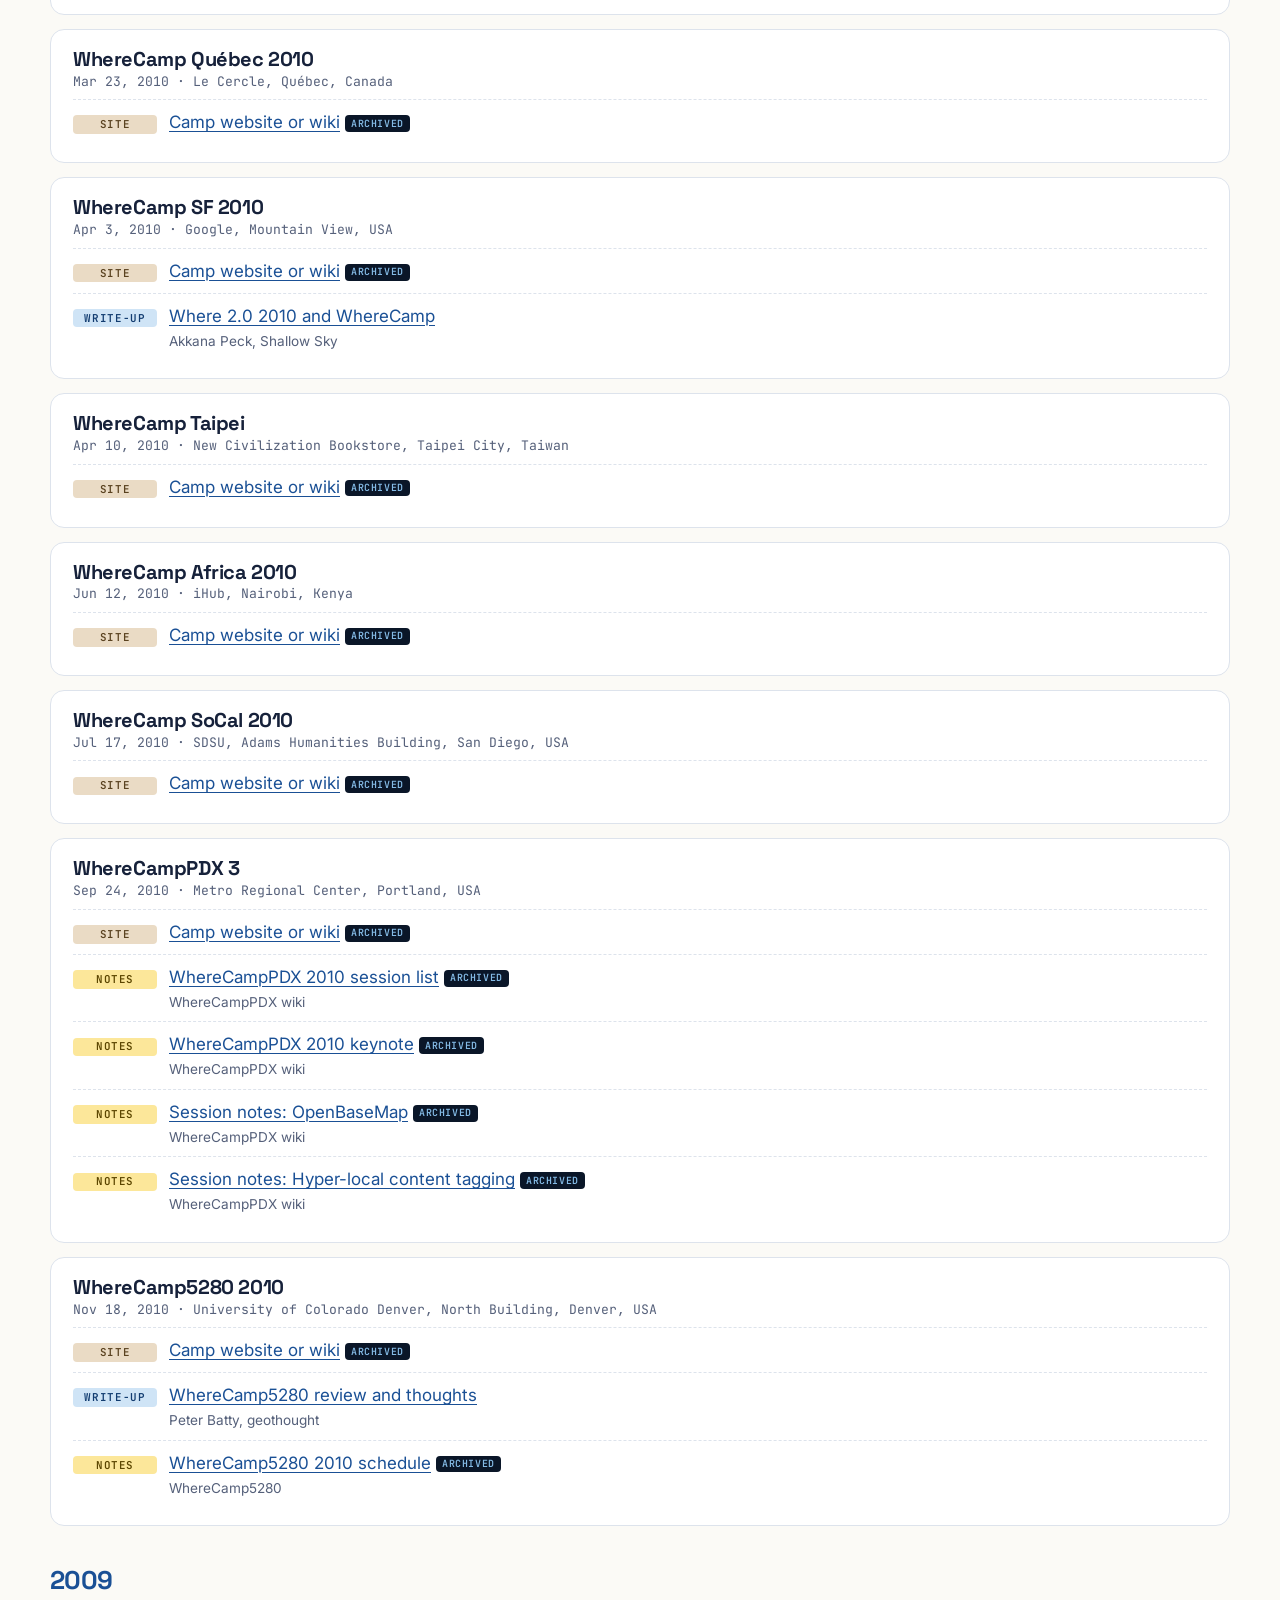
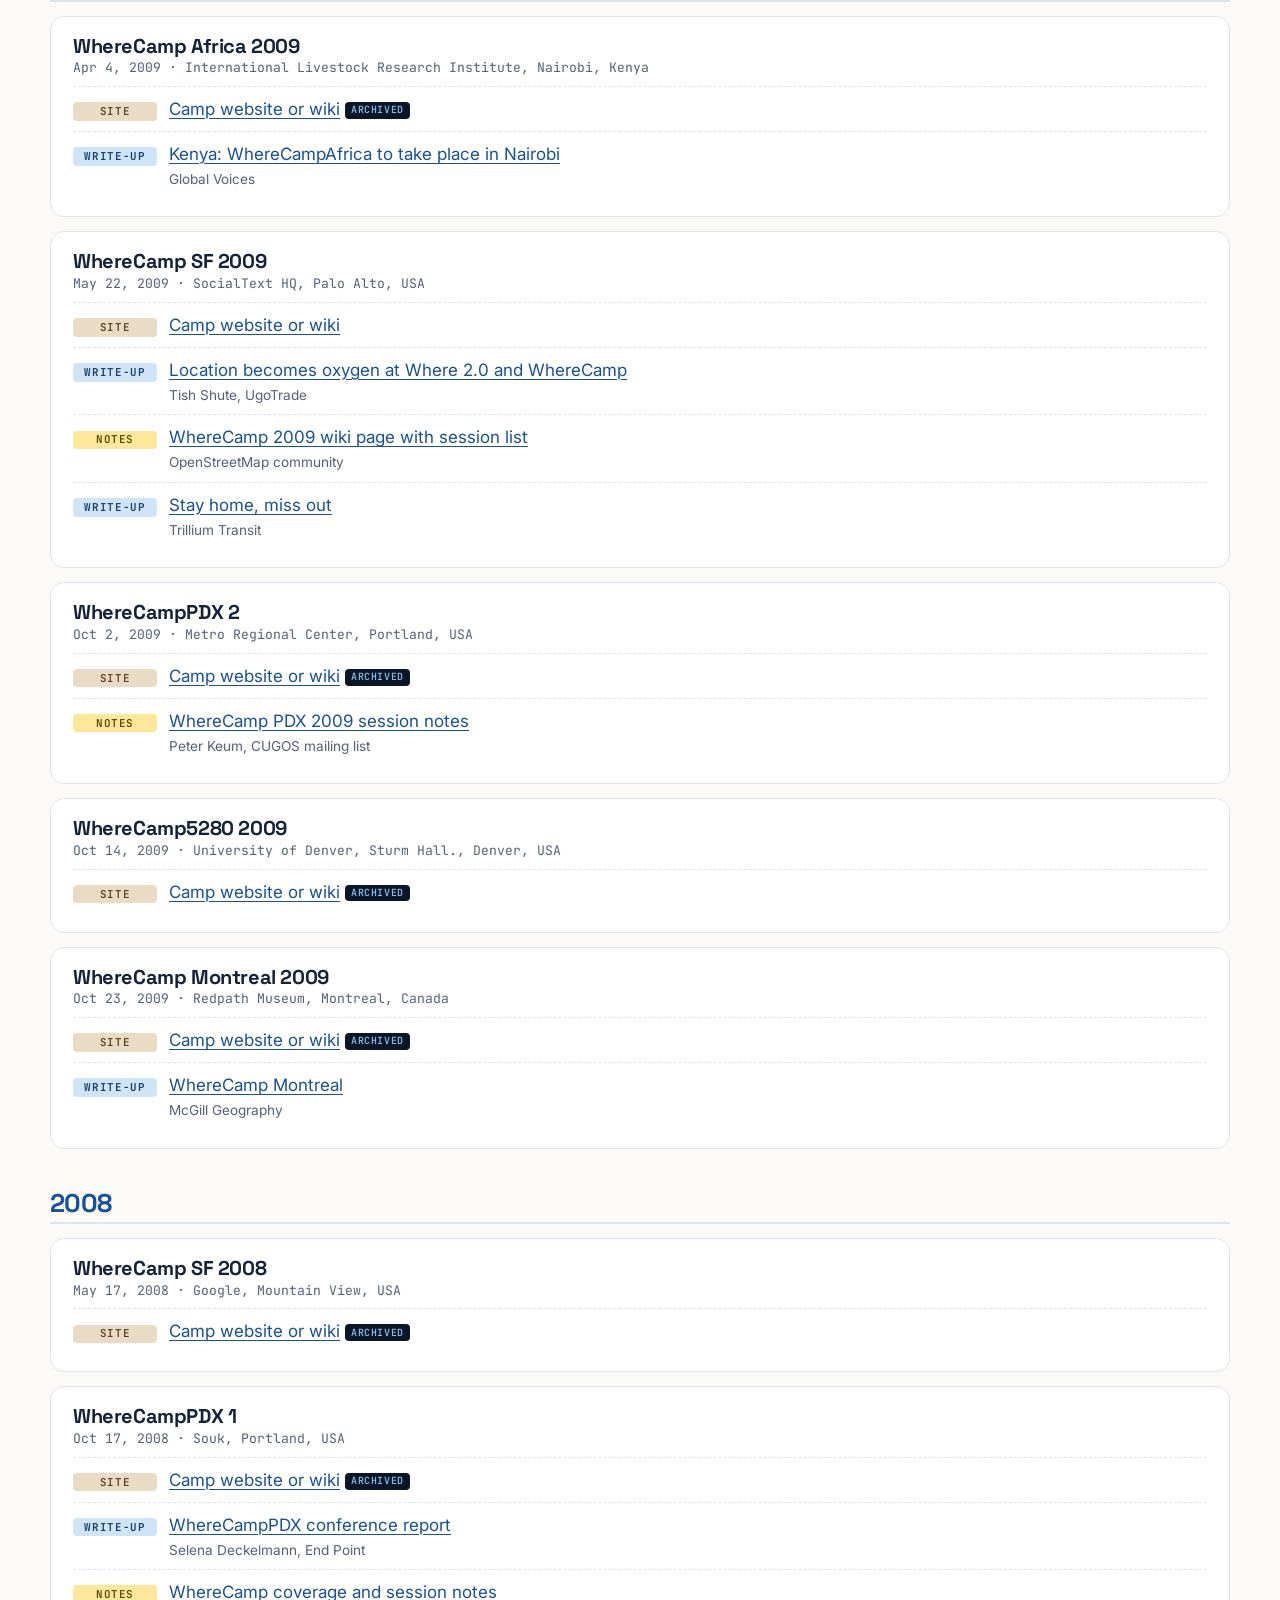
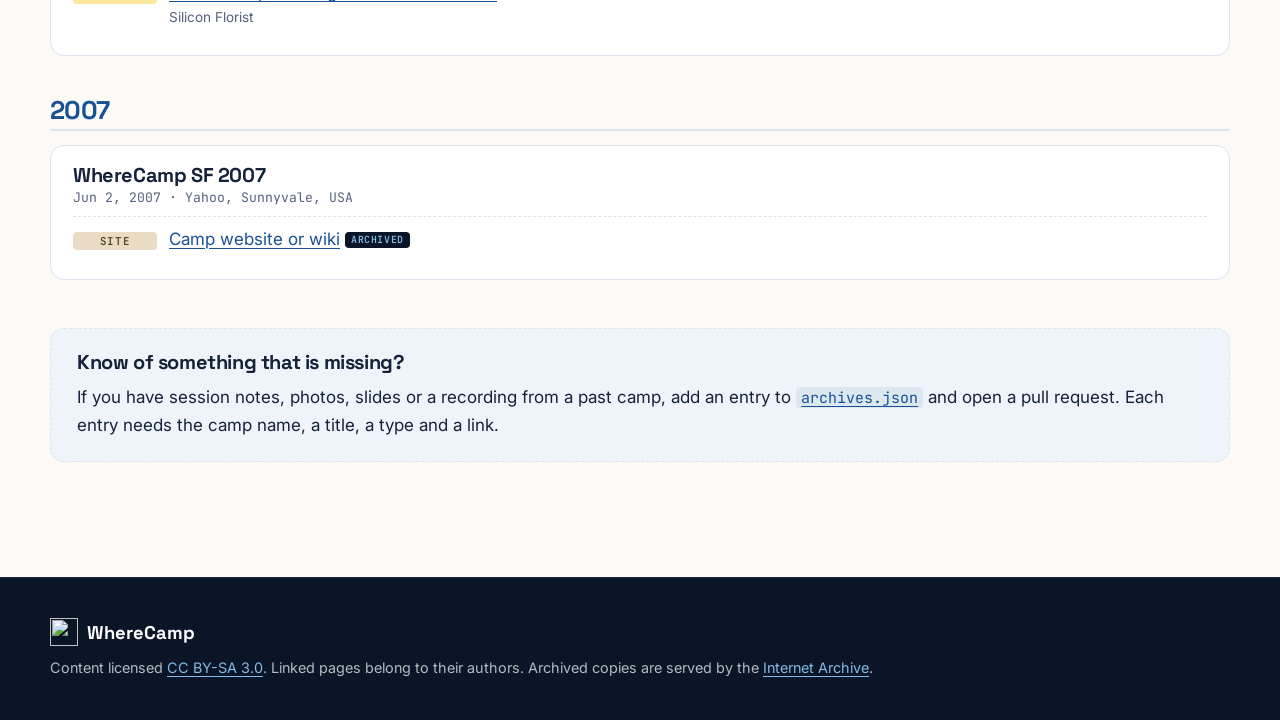
==== commit 23092dd6: "Remove two archive items that could not be verified; do not count an unreachable archive as dead Co-" ====
--- a/archives.html
+++ b/archives.html
@@ -4,7 +4,7 @@
   <meta charset="utf-8">
   <meta name="viewport" content="width=device-width, initial-scale=1">
   <title>WhereCamp Archives</title>
-  <meta name="description" content="Session notes, write-ups, slides and video from WhereCamps held between 2007 and 2015.">
+  <meta name="description" content="Session notes, write-ups and slides from WhereCamps held between 2007 and 2015.">
   <meta name="theme-color" content="#0A1628">
   <link rel="icon" type="image/svg+xml" href="wherecamplogo.svg">
   <link rel="preconnect" href="https://fonts.googleapis.com">
@@ -39,8 +39,8 @@
     <section class="page-head">
       <div class="wrap">
         <p class="eyebrow">The archives</p>
-        <h1>Notes, write-ups and recordings</h1>
-        <p class="lede">What people wrote down, photographed and filmed at past WhereCamps. Unconferences leave few records, so this list is short and every item on it is worth keeping. Links marked <span class="tag tag--archive">archived</span> go to a copy on the Internet Archive because the original page is gone.</p>
+        <h1>Notes, write-ups and slides</h1>
+        <p class="lede">What people wrote down at past WhereCamps. Unconferences leave few records, so every item here is worth keeping. No video recordings have turned up yet. Links marked <span class="tag tag--archive">archived</span> go to a copy on the Internet Archive because the original page is gone.</p>
       </div>
     </section>
 
@@ -52,7 +52,7 @@
         </div>
         <aside class="add-note">
           <h3>Know of something that is missing?</h3>
-          <p>If you have session notes, photos, slides or a recording from a past camp, add an entry to <a href="https://github.com/wherecamp/wherecamp/blob/master/archives.json" target="_blank" rel="noopener"><code>archives.json</code></a> and open a pull request. Each entry needs the camp name, a title, a type and a link.</p>
+          <p>If you have session notes, photos, slides or a recording from a past camp, add an entry to <a href="https://github.com/ajturner/wherecamp/blob/master/archives.json" target="_blank" rel="noopener"><code>archives.json</code></a> and open a pull request. Each entry needs the camp name, a title, a type and a link.</p>
         </aside>
       </div>
     </section>
